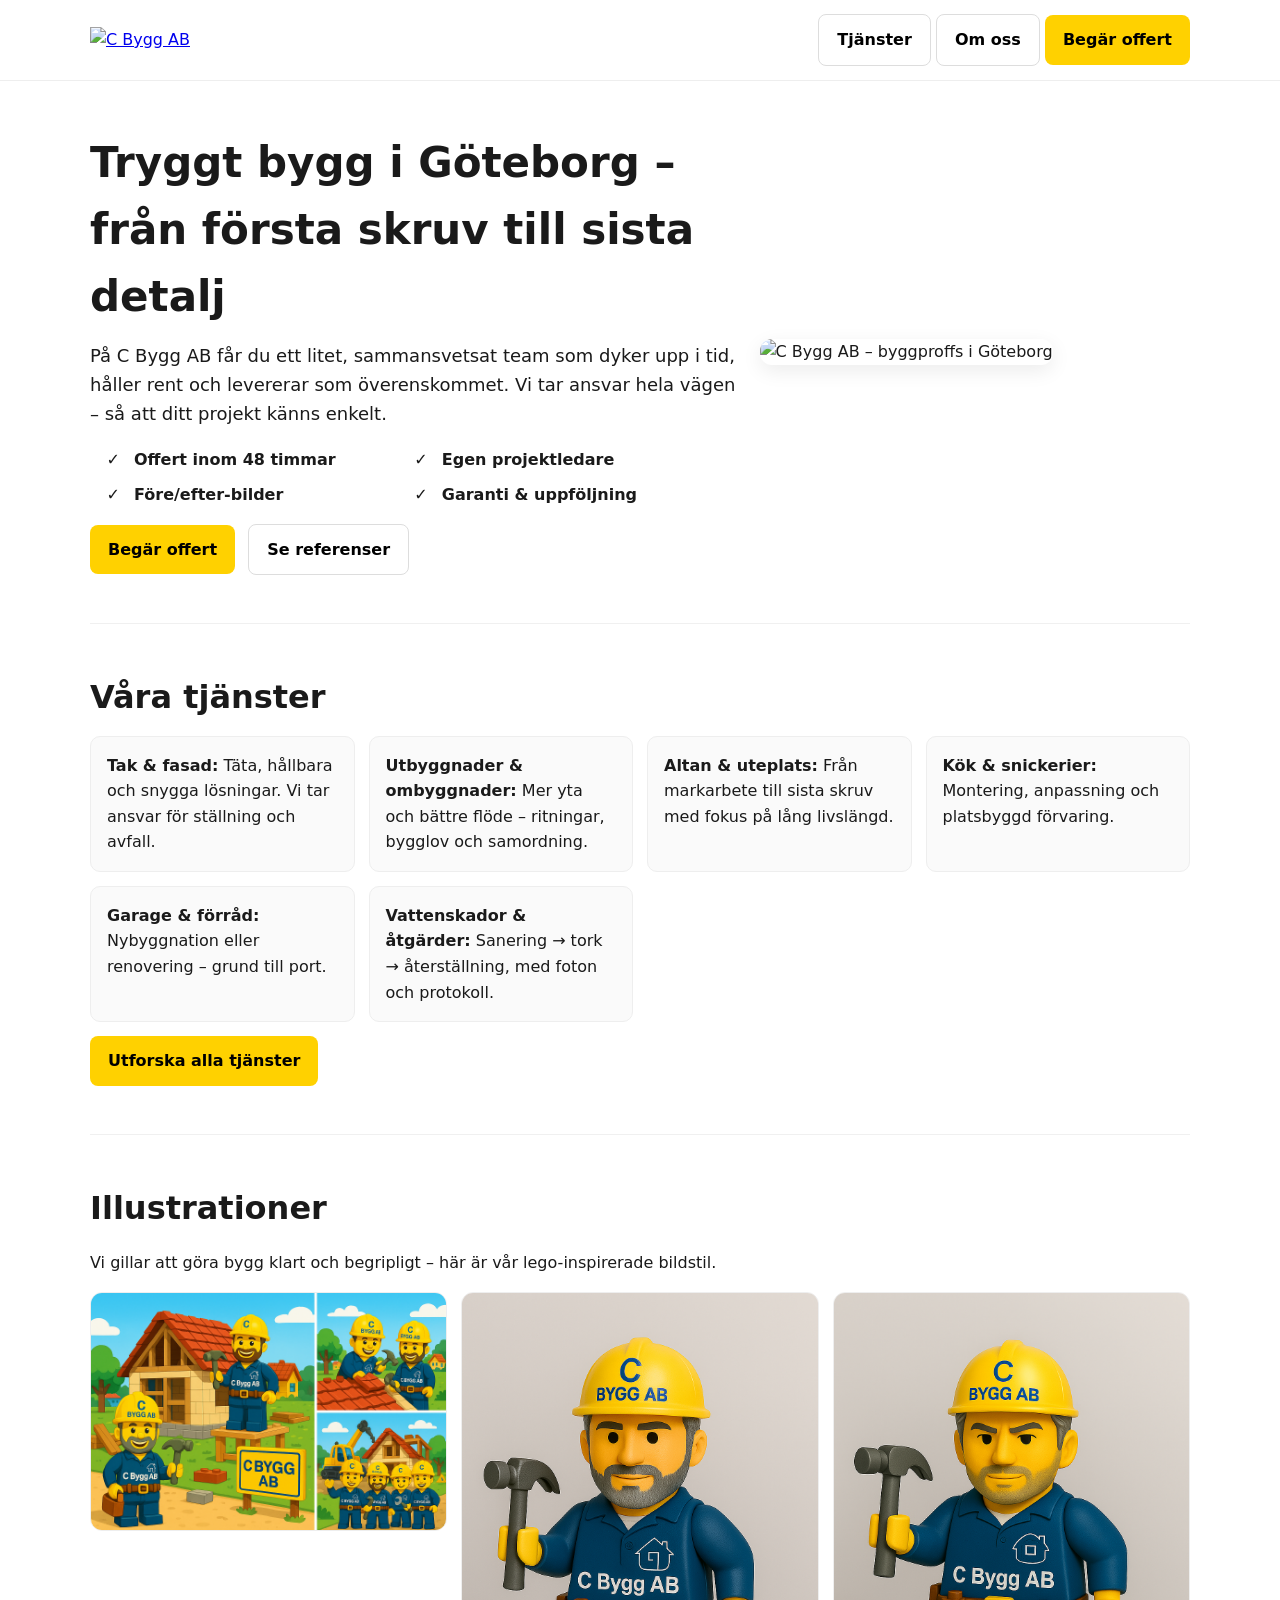
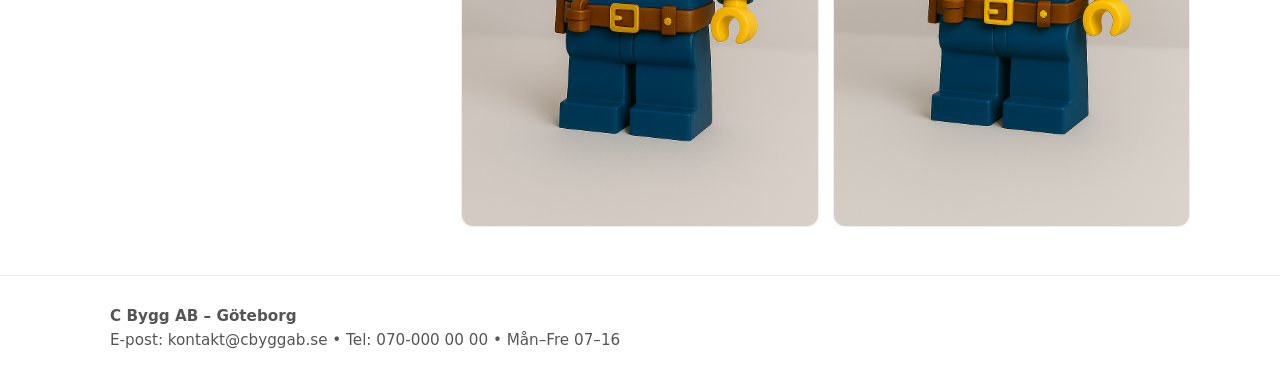
==== index.html @ 85b6e040 "Fix DOCTYPE error" ====
<!DOCTYPE html>
<html lang="sv">
<head>
  <meta charset="utf-8" />
  <meta name="viewport" content="width=device-width, initial-scale=1" />
  <title>C Bygg AB – Tryggt bygg i Göteborg</title>
  <link rel="stylesheet" href="css/styles.css" />
  <meta name="description" content="C Bygg AB – litet, pålitligt byggteam i Göteborg. Offert inom 48 timmar. Tak, utbyggnader, altan, kök, garage och vattenskador." />
</head>
<body>
  <header>
    <div class="container nav">
      <a href="/" class="nav-logo" aria-label="C Bygg AB">
        <img src="assets/loggakloss.png" alt="C Bygg AB" />
      </a>
      <nav>
        <a class="btn secondary" href="services.html">Tjänster</a>
        <a class="btn secondary" href="about.html">Om oss</a>
        <a class="btn" href="offert.html">Begär offert</a>
      </nav>
    </div>
  </header>

  <main>
    <section class="hero container">
      <div>
        <h1>Tryggt bygg i Göteborg – från första skruv till sista detalj</h1>
        <p class="lead">På C Bygg AB får du ett litet, sammansvetsat team som dyker upp i tid, håller rent och levererar som överenskommet. Vi tar ansvar hela vägen – så att ditt projekt känns enkelt.</p>
        <ul class="usp">
          <li><strong>Offert inom 48 timmar</strong></li>
          <li><strong>Egen projektledare</strong></li>
          <li><strong>Före/efter-bilder</strong></li>
          <li><strong>Garanti & uppföljning</strong></li>
        </ul>
        <div style="margin-top:16px">
          <a class="btn" href="offert.html">Begär offert</a>
          <a class="btn secondary" href="references.html" style="margin-left:8px">Se referenser</a>
        </div>
      </div>
      <div>
        <img src="assets/loggaman.png" alt="C Bygg AB – byggproffs i Göteborg" class="hero-figure" loading="lazy">
      </div>
    </section>

    <section class="section container">
      <h2>Våra tjänster</h2>
      <ul class="service-list">
        <li><strong>Tak & fasad:</strong> Täta, hållbara och snygga lösningar. Vi tar ansvar för ställning och avfall.</li>
        <li><strong>Utbyggnader & ombyggnader:</strong> Mer yta och bättre flöde – ritningar, bygglov och samordning.</li>
        <li><strong>Altan & uteplats:</strong> Från markarbete till sista skruv med fokus på lång livslängd.</li>
        <li><strong>Kök & snickerier:</strong> Montering, anpassning och platsbyggd förvaring.</li>
        <li><strong>Garage & förråd:</strong> Nybyggnation eller renovering – grund till port.</li>
        <li><strong>Vattenskador & åtgärder:</strong> Sanering → tork → återställning, med foton och protokoll.</li>
      </ul>
      <div style="margin-top:14px">
        <a class="btn" href="services.html">Utforska alla tjänster</a>
      </div>
    </section>

    <section class="section container">
      <h2>Illustrationer</h2>
      <p>Vi gillar att göra bygg klart och begripligt – här är vår lego-inspirerade bildstil.</p>
      <div class="illustrations">
        <img src="assets/F4BCB012-87CF-4222-B56B-50F2D489FC41.png" alt="C Bygg AB illustration" loading="lazy"/><img src="assets/A_LEGO_minifigure_resembling_a_construction_worker.png" alt="C Bygg AB illustration" loading="lazy"/><img src="assets/A_LEGO_minifigure_of_a_construction_worker_represe.png" alt="C Bygg AB illustration" loading="lazy"/>
      </div>
    </section>
  </main>

  <footer class="footer">
    <div class="container">
      <strong>C Bygg AB – Göteborg</strong><br/>
      E-post: kontakt@cbyggab.se • Tel: 070-000 00 00 • Mån–Fre 07–16
    </div>
  </footer>
</body>
</html>

<!-- rebuild -->
---- css/styles.css ----
:root{
  --brand-blue:#083a6f;
  --brand-yellow:#ffd100;
  --ink:#1a1a1a;
}
*{box-sizing:border-box}
body{margin:0;font-family:system-ui,-apple-system,Segoe UI,Roboto,Helvetica,Arial,sans-serif;color:var(--ink);line-height:1.6}
.container{max-width:1100px;margin:0 auto;padding:0 20px}
header{position:sticky;top:0;background:#fff;border-bottom:1px solid #eee;z-index:10}
.nav{display:flex;align-items:center;justify-content:space-between;padding:14px 0}
.nav-logo img{height:36px}
.btn{display:inline-block;padding:12px 18px;border-radius:8px;border:none;background:var(--brand-yellow);color:#000;font-weight:700;text-decoration:none}
.btn.secondary{background:#fff;border:1px solid #ddd}
.hero{display:grid;grid-template-columns:1.2fr 0.8fr;gap:24px;align-items:center;padding:48px 0}
.hero h1{font-size:clamp(28px,4vw,42px);margin:0 0 12px}
.hero p.lead{font-size:1.125rem;margin:0 0 18px}
.hero-figure{width:100%;height:auto;border-radius:12px;box-shadow:0 6px 20px rgba(0,0,0,.08)}
.usp{display:grid;grid-template-columns:repeat(2,minmax(0,1fr));gap:10px;margin-top:14px}
.usp li{list-style:"✓  ";padding-left:4px}
.section{padding:48px 0;border-top:1px solid #f0f0f0}
.section h2{font-size:clamp(22px,3vw,32px);margin:0 0 12px}
.service-list{display:grid;grid-template-columns:repeat(auto-fit,minmax(240px,1fr));gap:14px;padding:0;margin:0}
.service-list li{list-style:none;background:#fafafa;border:1px solid #eee;padding:16px;border-radius:10px}
.illustrations{display:grid;grid-template-columns:repeat(auto-fit,minmax(260px,1fr));gap:14px}
.illustrations img{width:100%;height:auto;border-radius:12px;border:1px solid #eee}
.footer{padding:28px 0;border-top:1px solid #eee;font-size:.95rem;color:#555}
@media (max-width:860px){.hero{grid-template-columns:1fr}.usp{grid-template-columns:1fr}}
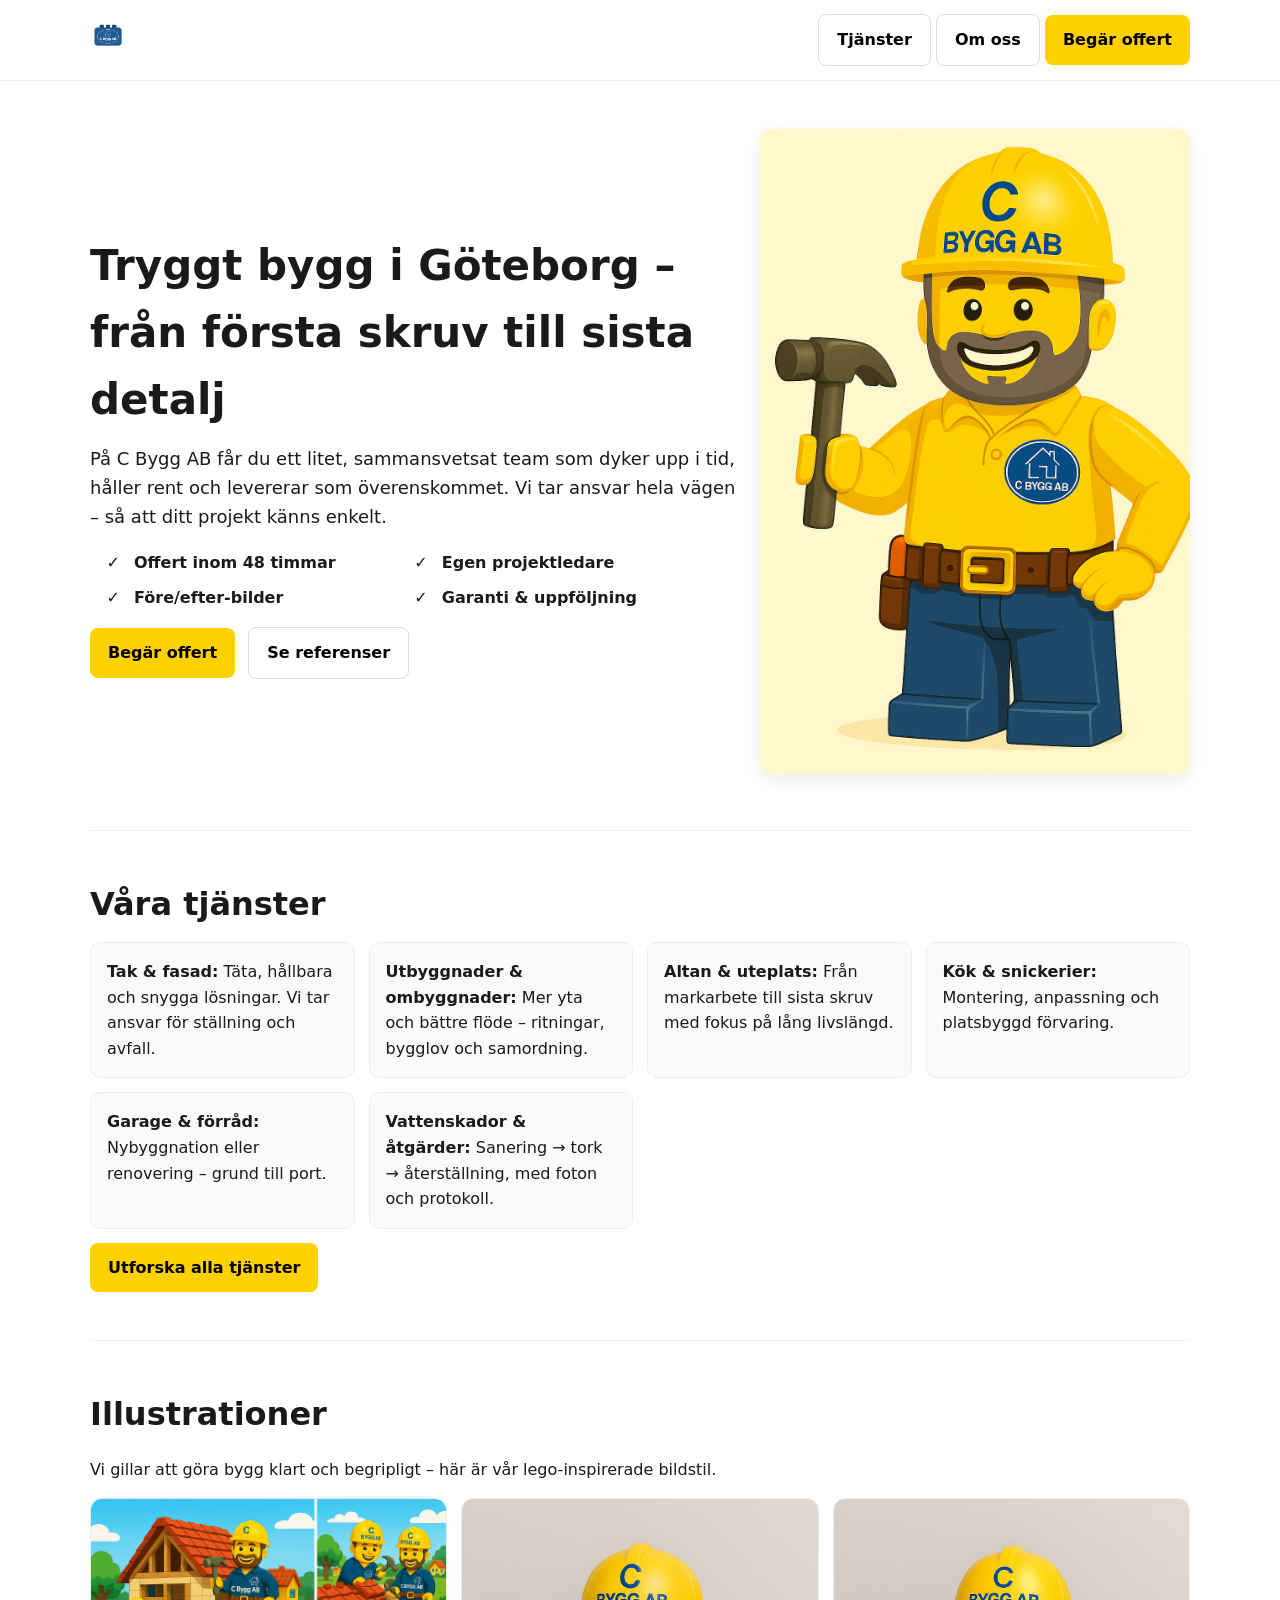
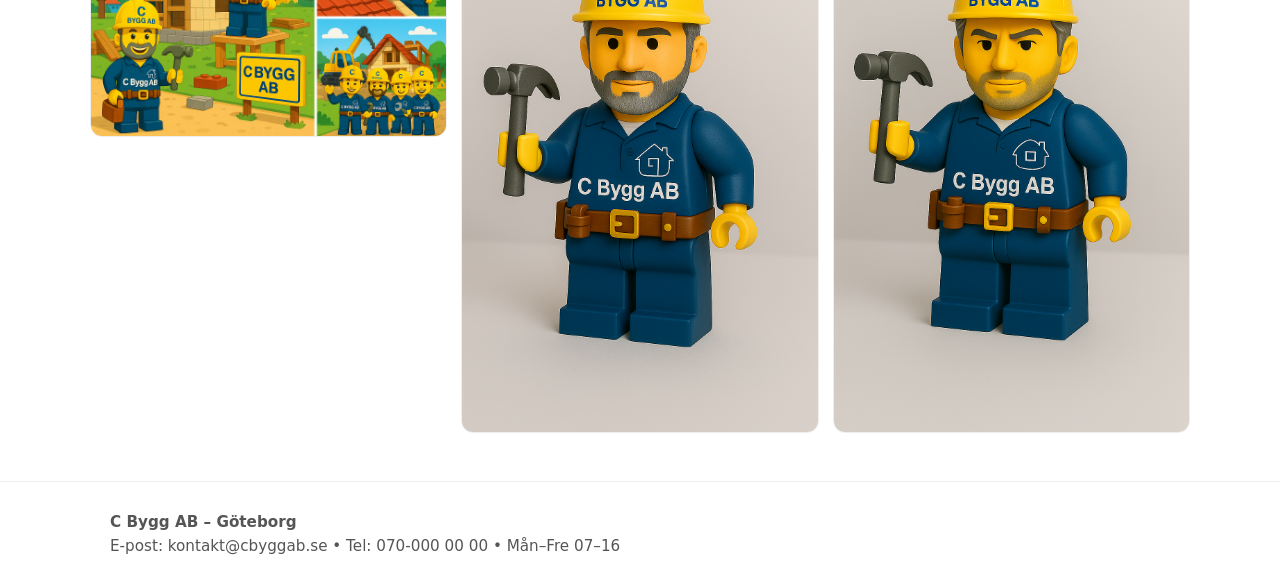
==== commit 4174c1c7: "Replace images in index.html with updated versions" ====
--- a/index.html
+++ b/index.html
@@ -10,8 +10,8 @@
 <body>
   <header>
     <div class="container nav">
-      <a href="/" class="nav-logo" aria-label="C Bygg AB">
-        <img src="assets/loggakloss.png" alt="C Bygg AB" />
+<a href="./" class="nav-logo" aria-label="C Bygg AB">
+        <img src="assets/loggakloss2.png" alt="C Bygg AB" />
       </a>
       <nav>
         <a class="btn secondary" href="services.html">Tjänster</a>
@@ -38,7 +38,7 @@
         </div>
       </div>
       <div>
-        <img src="assets/loggaman.png" alt="C Bygg AB – byggproffs i Göteborg" class="hero-figure" loading="lazy">
+        <img src="assets/loggaman2.png" alt="C Bygg AB – byggproffs i Göteborg" class="hero-figure" loading="lazy">
       </div>
     </section>
 
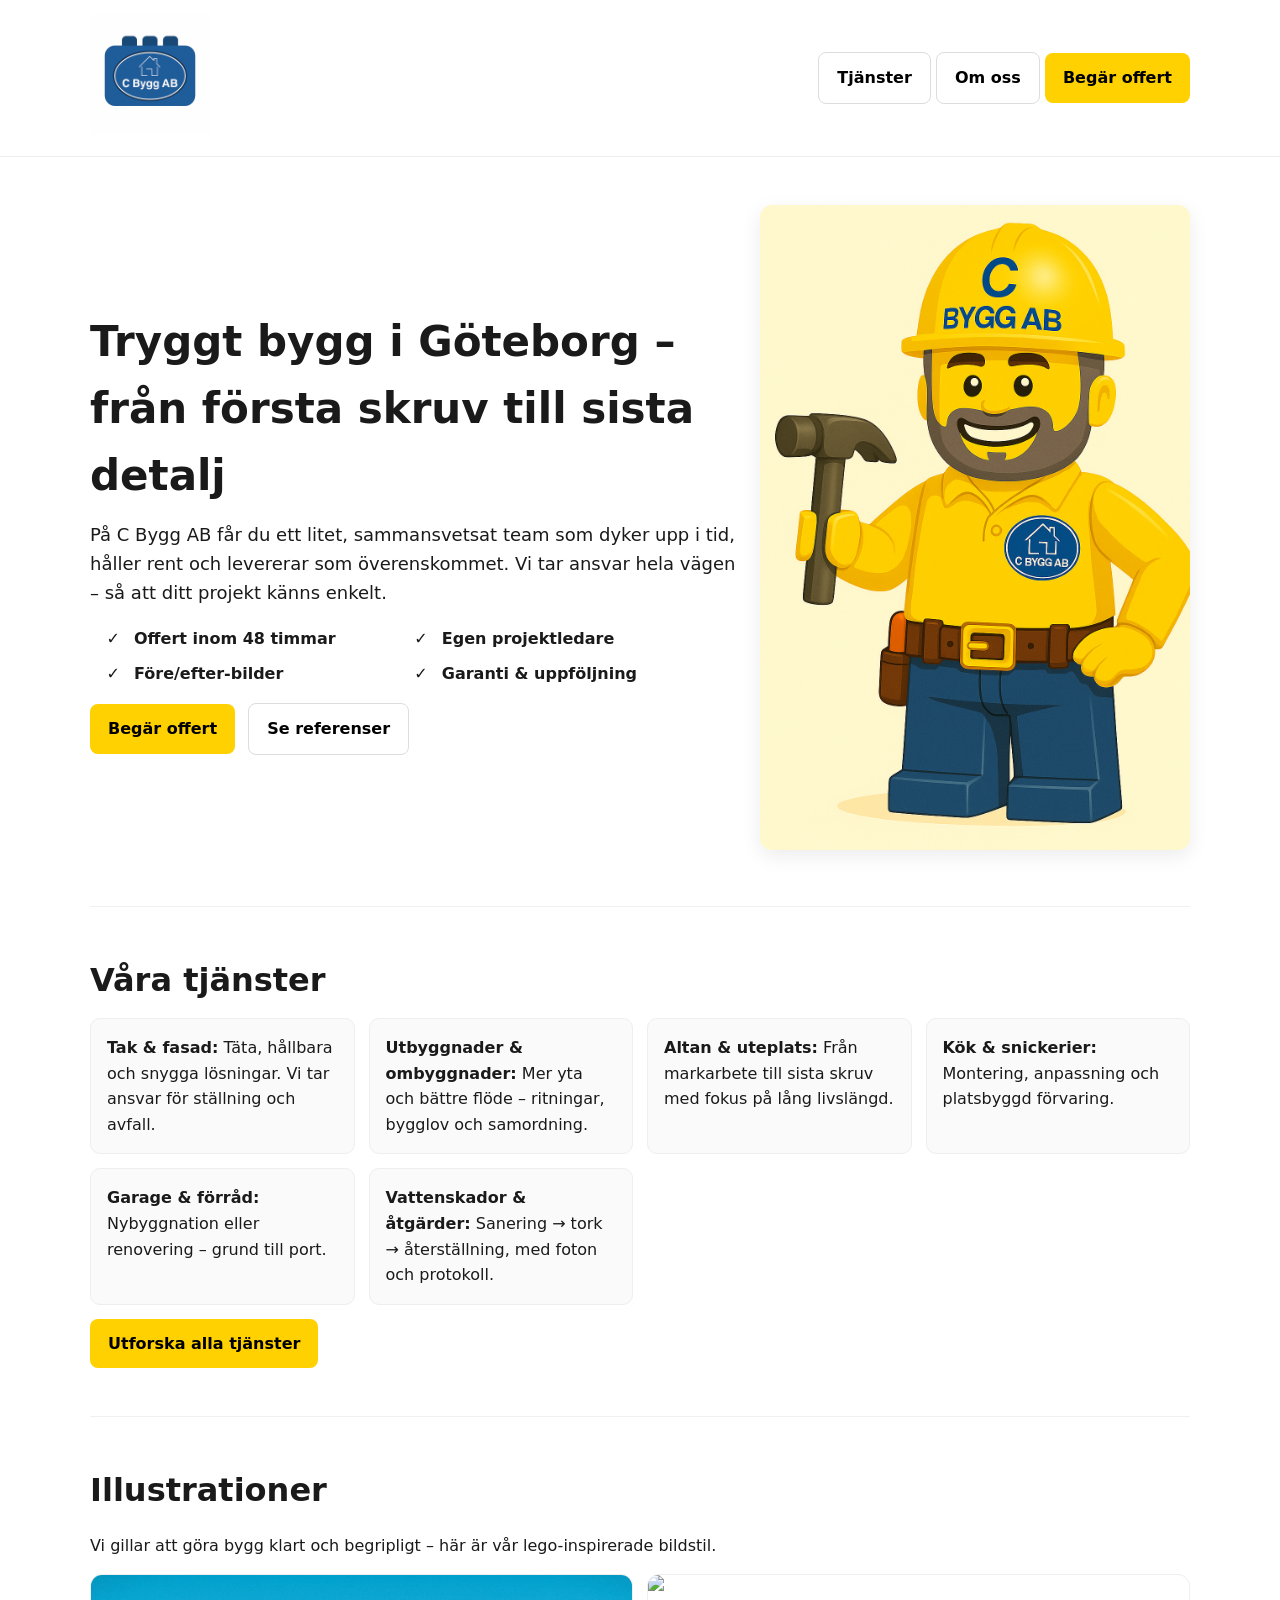
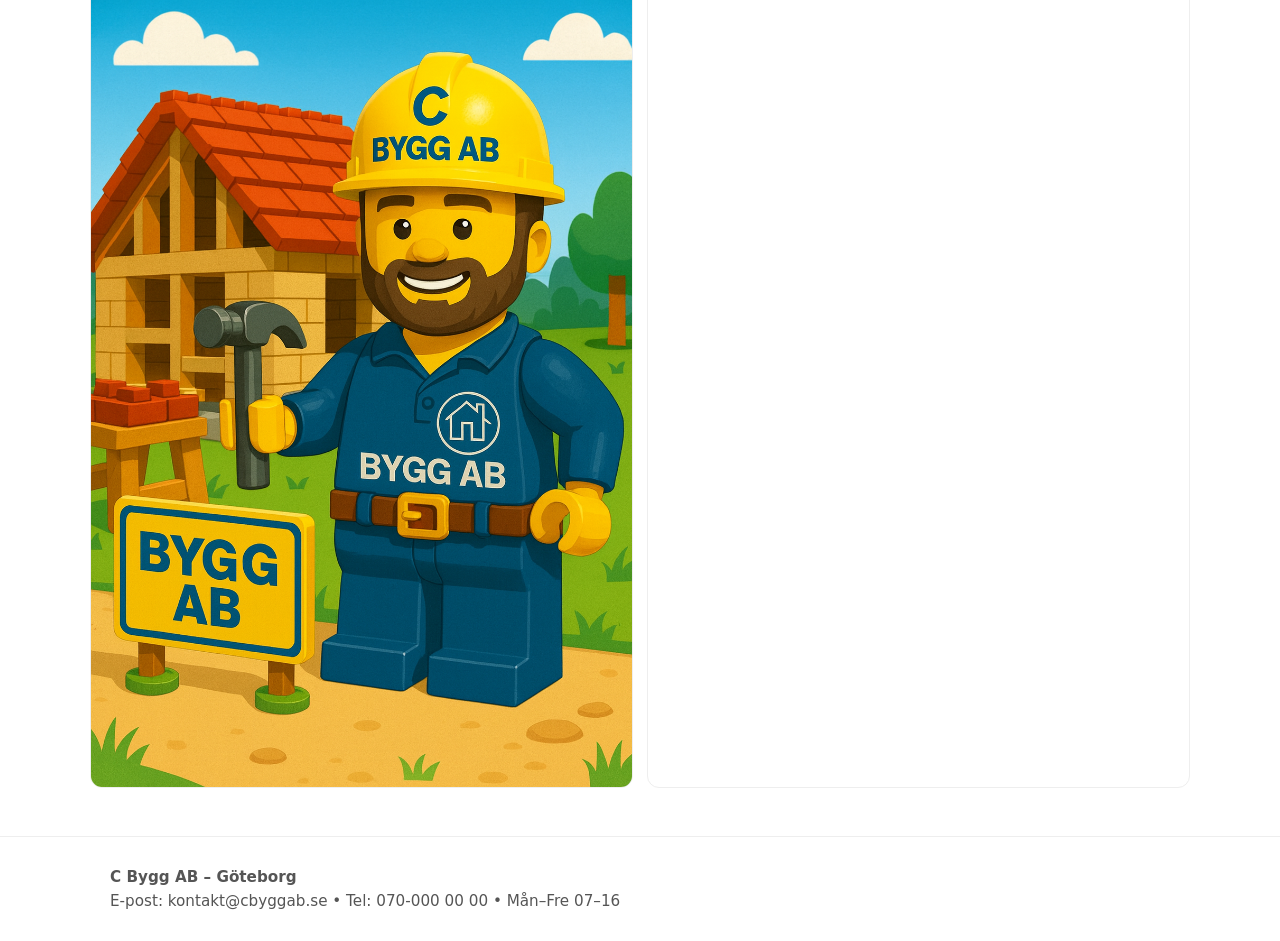
==== commit 53fb036a: "Update image sources in index.html" ====
--- a/index.html
+++ b/index.html
@@ -61,7 +61,7 @@
       <h2>Illustrationer</h2>
       <p>Vi gillar att göra bygg klart och begripligt – här är vår lego-inspirerade bildstil.</p>
       <div class="illustrations">
-        <img src="assets/F4BCB012-87CF-4222-B56B-50F2D489FC41.png" alt="C Bygg AB illustration" loading="lazy"/><img src="assets/A_LEGO_minifigure_resembling_a_construction_worker.png" alt="C Bygg AB illustration" loading="lazy"/><img src="assets/A_LEGO_minifigure_of_a_construction_worker_represe.png" alt="C Bygg AB illustration" loading="lazy"/>
+        <img src="assets/utemiljo.PNG" alt="C Bygg AB illustration" loading="lazy"/><img src="assets/utemiljo.png"
       </div>
     </section>
   </main>
--- a/css/styles.css
+++ b/css/styles.css
@@ -9,7 +9,10 @@
 .container{max-width:1100px;margin:0 auto;padding:0 20px}
 header{position:sticky;top:0;background:#fff;border-bottom:1px solid #eee;z-index:10}
 .nav{display:flex;align-items:center;justify-content:space-between;padding:14px 0}
-.nav-logo img{height:36px}
+.nav-logo img {
+  height: 120px;
+  width: auto;
+}
 .btn{display:inline-block;padding:12px 18px;border-radius:8px;border:none;background:var(--brand-yellow);color:#000;font-weight:700;text-decoration:none}
 .btn.secondary{background:#fff;border:1px solid #ddd}
 .hero{display:grid;grid-template-columns:1.2fr 0.8fr;gap:24px;align-items:center;padding:48px 0}
@@ -26,3 +29,8 @@
 .illustrations img{width:100%;height:auto;border-radius:12px;border:1px solid #eee}
 .footer{padding:28px 0;border-top:1px solid #eee;font-size:.95rem;color:#555}
 @media (max-width:860px){.hero{grid-template-columns:1fr}.usp{grid-template-columns:1fr}}
+@media (max-width: 768px) {
+  .nav-logo img {
+    height: 90px;
+  }
+}
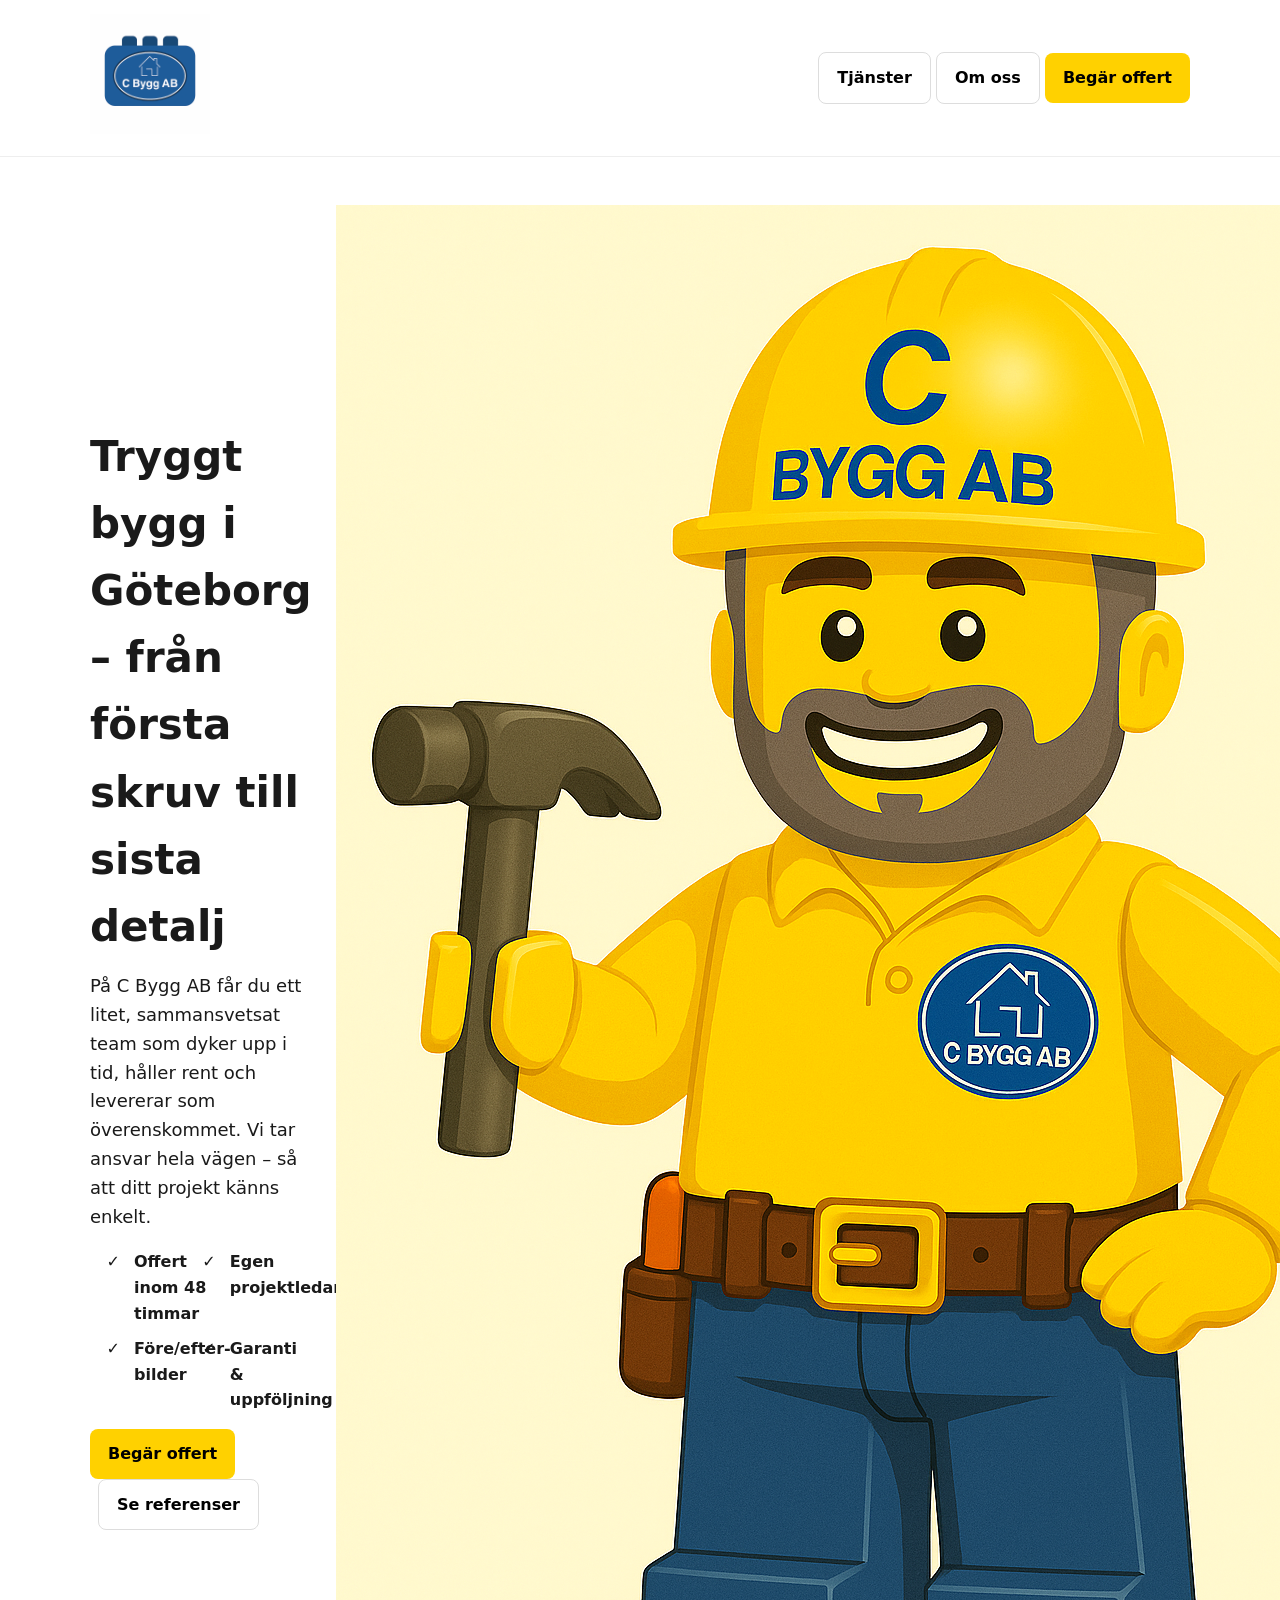
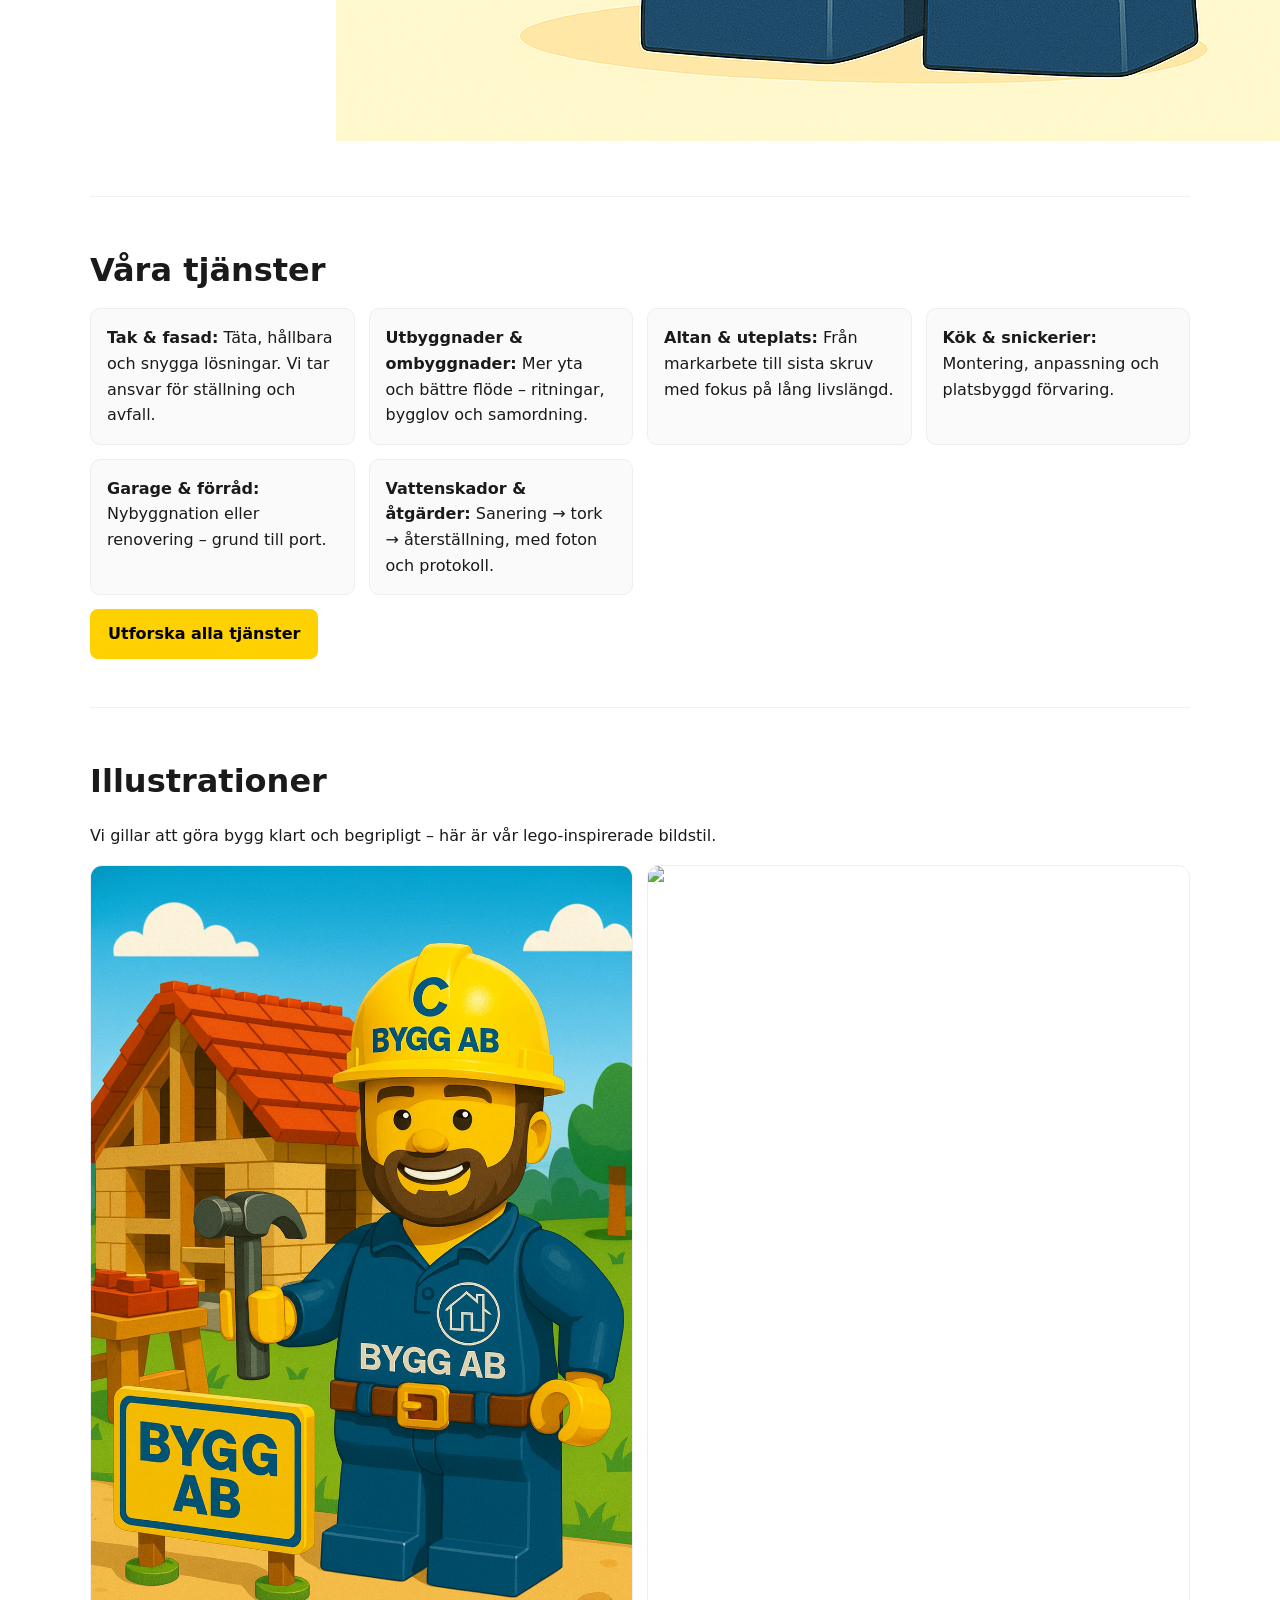
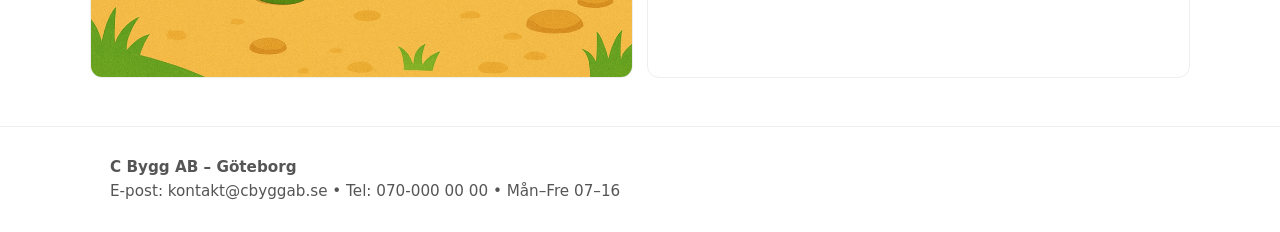
==== commit 61d27f0d: "Fix img tag formatting in index.html" ====
--- a/index.html
+++ b/index.html
@@ -38,7 +38,7 @@
         </div>
       </div>
       <div>
-        <img src="assets/loggaman2.png" alt="C Bygg AB – byggproffs i Göteborg" class="hero-figure" loading="lazy">
+        <img src="assets/loggaman2.png" alt="C Bygg AB – byggproffs i Göteborg"
       </div>
     </section>
 
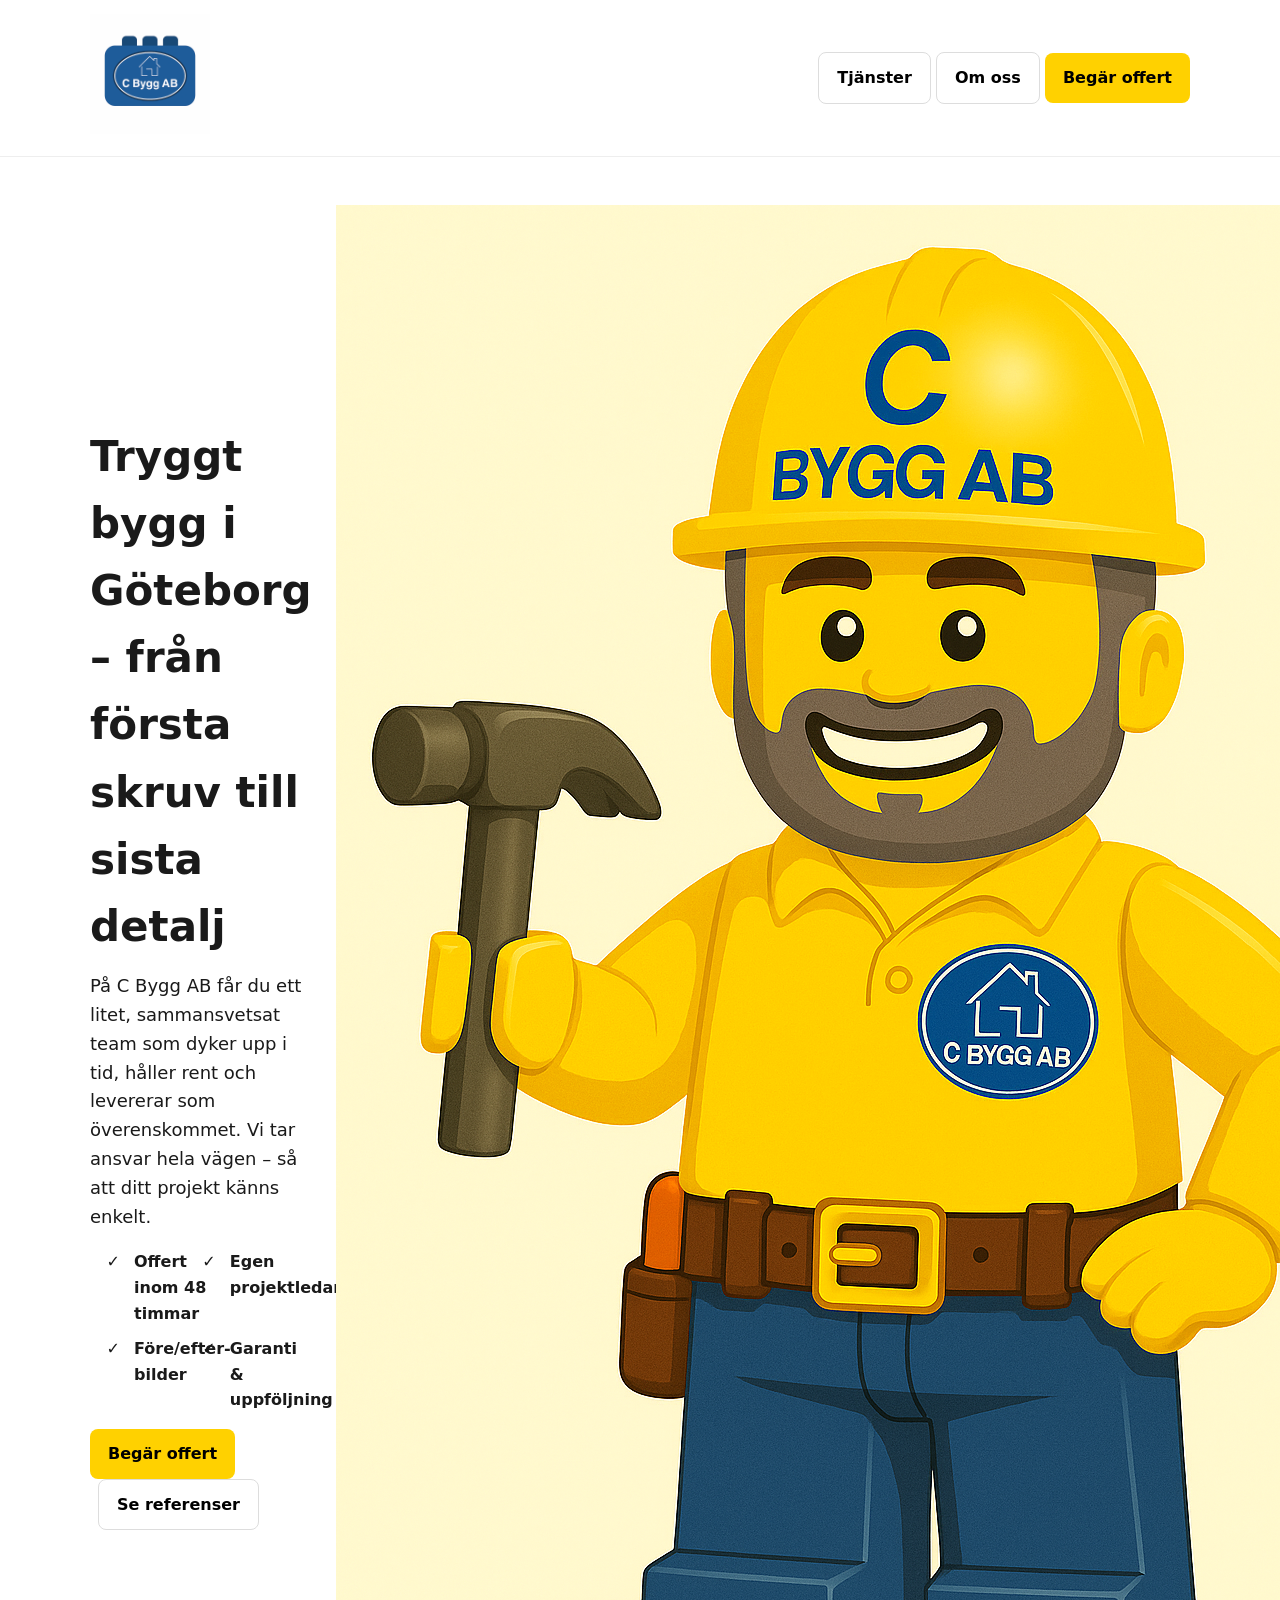
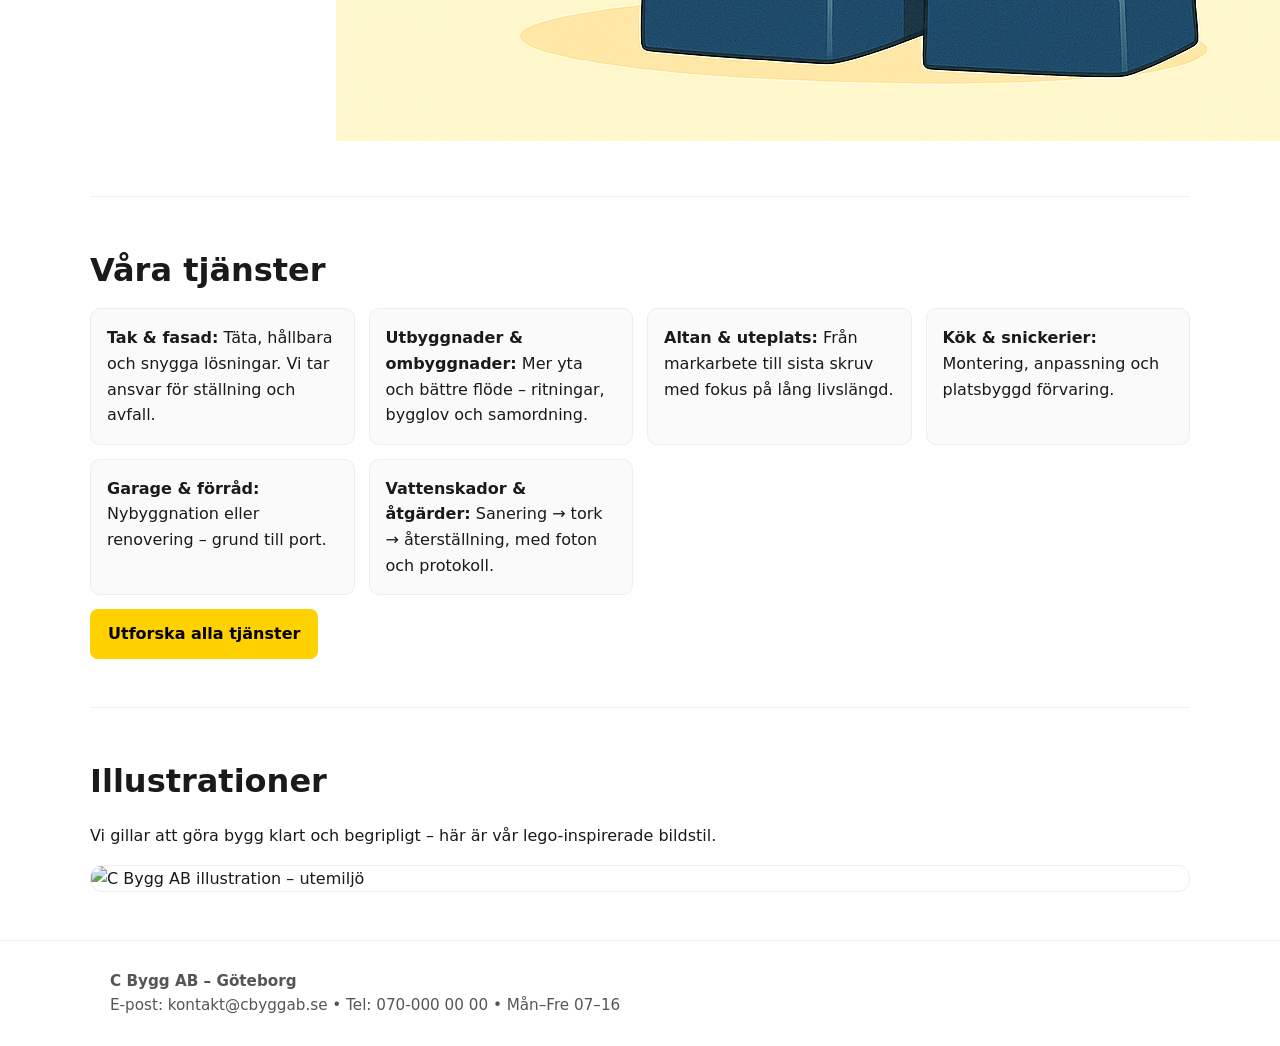
==== commit 616221ee: "Fix image source for utemiljö illustration" ====
--- a/index.html
+++ b/index.html
@@ -61,7 +61,7 @@
       <h2>Illustrationer</h2>
       <p>Vi gillar att göra bygg klart och begripligt – här är vår lego-inspirerade bildstil.</p>
       <div class="illustrations">
-        <img src="assets/utemiljo.PNG" alt="C Bygg AB illustration" loading="lazy"/><img src="assets/utemiljo.png"
+<img src="assets/utemiljo.png" alt="C Bygg AB illustration – utemiljö" loading="lazy" />
       </div>
     </section>
   </main>
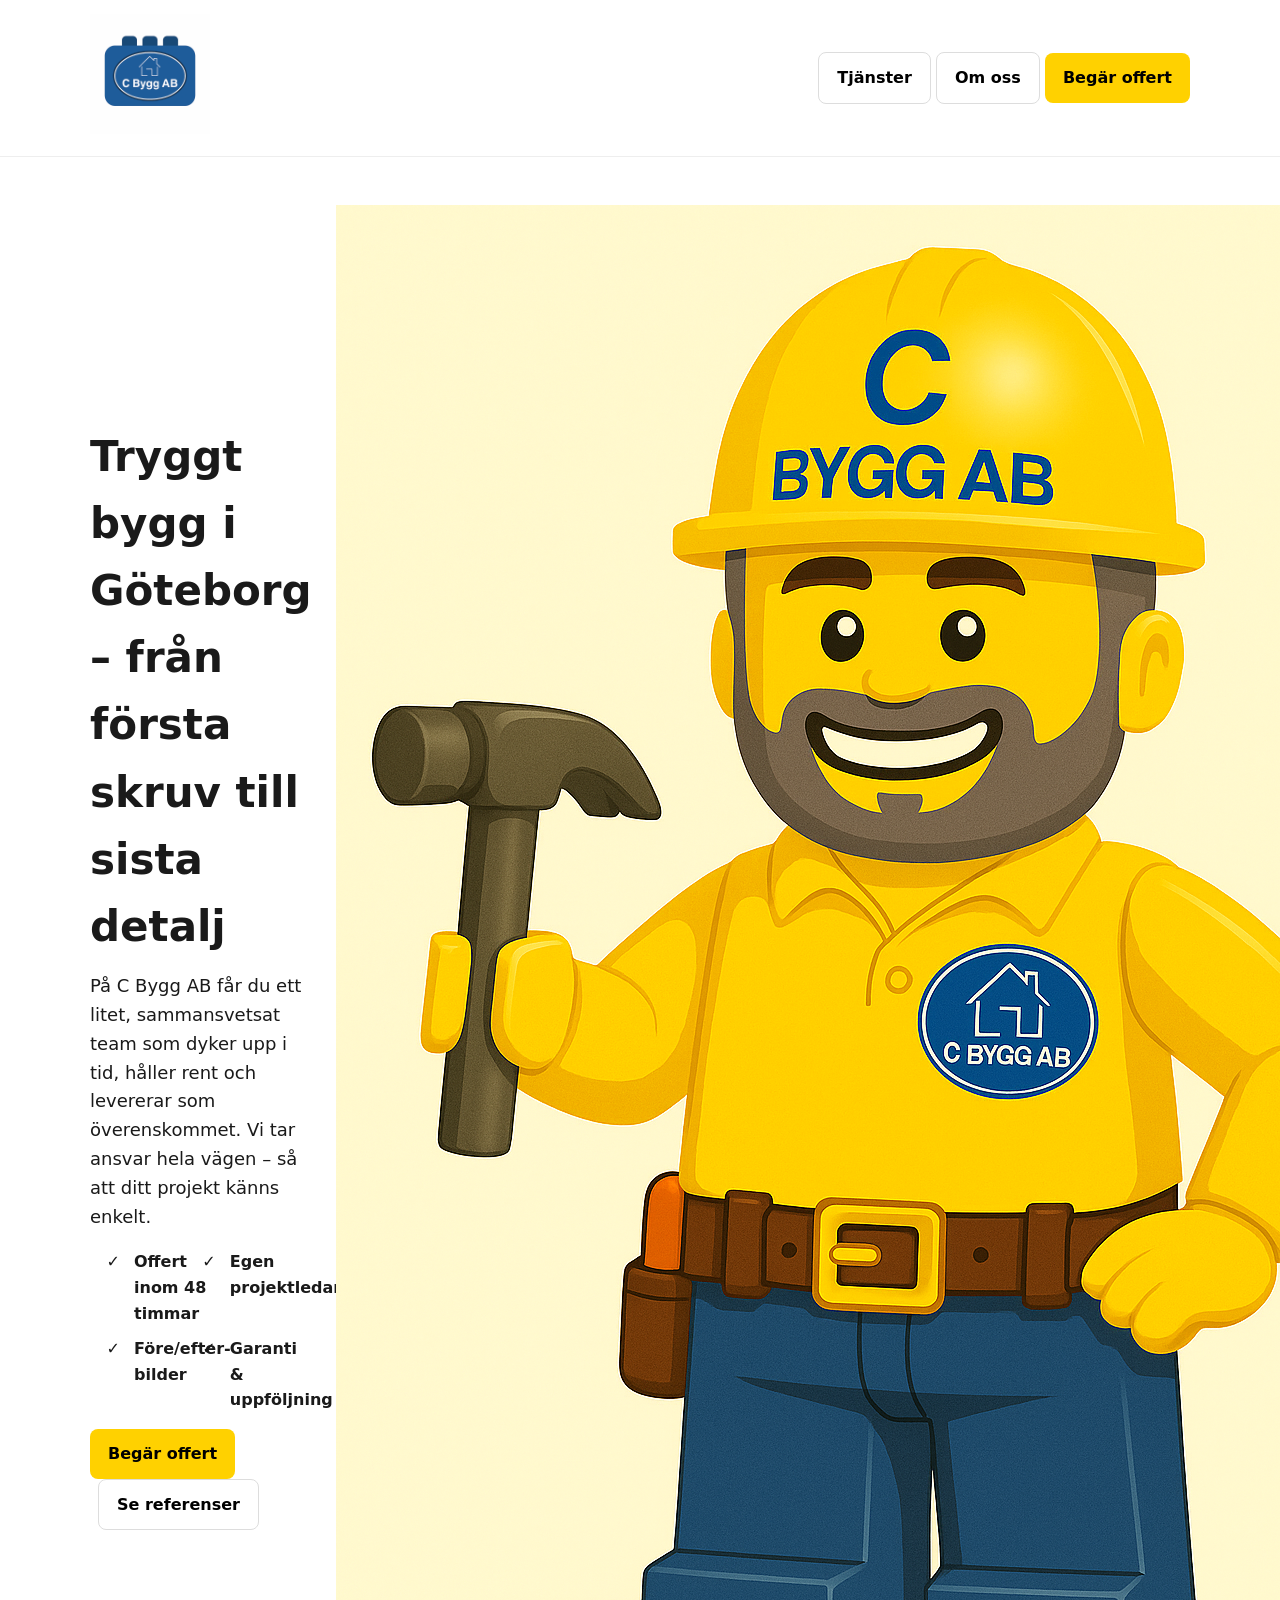
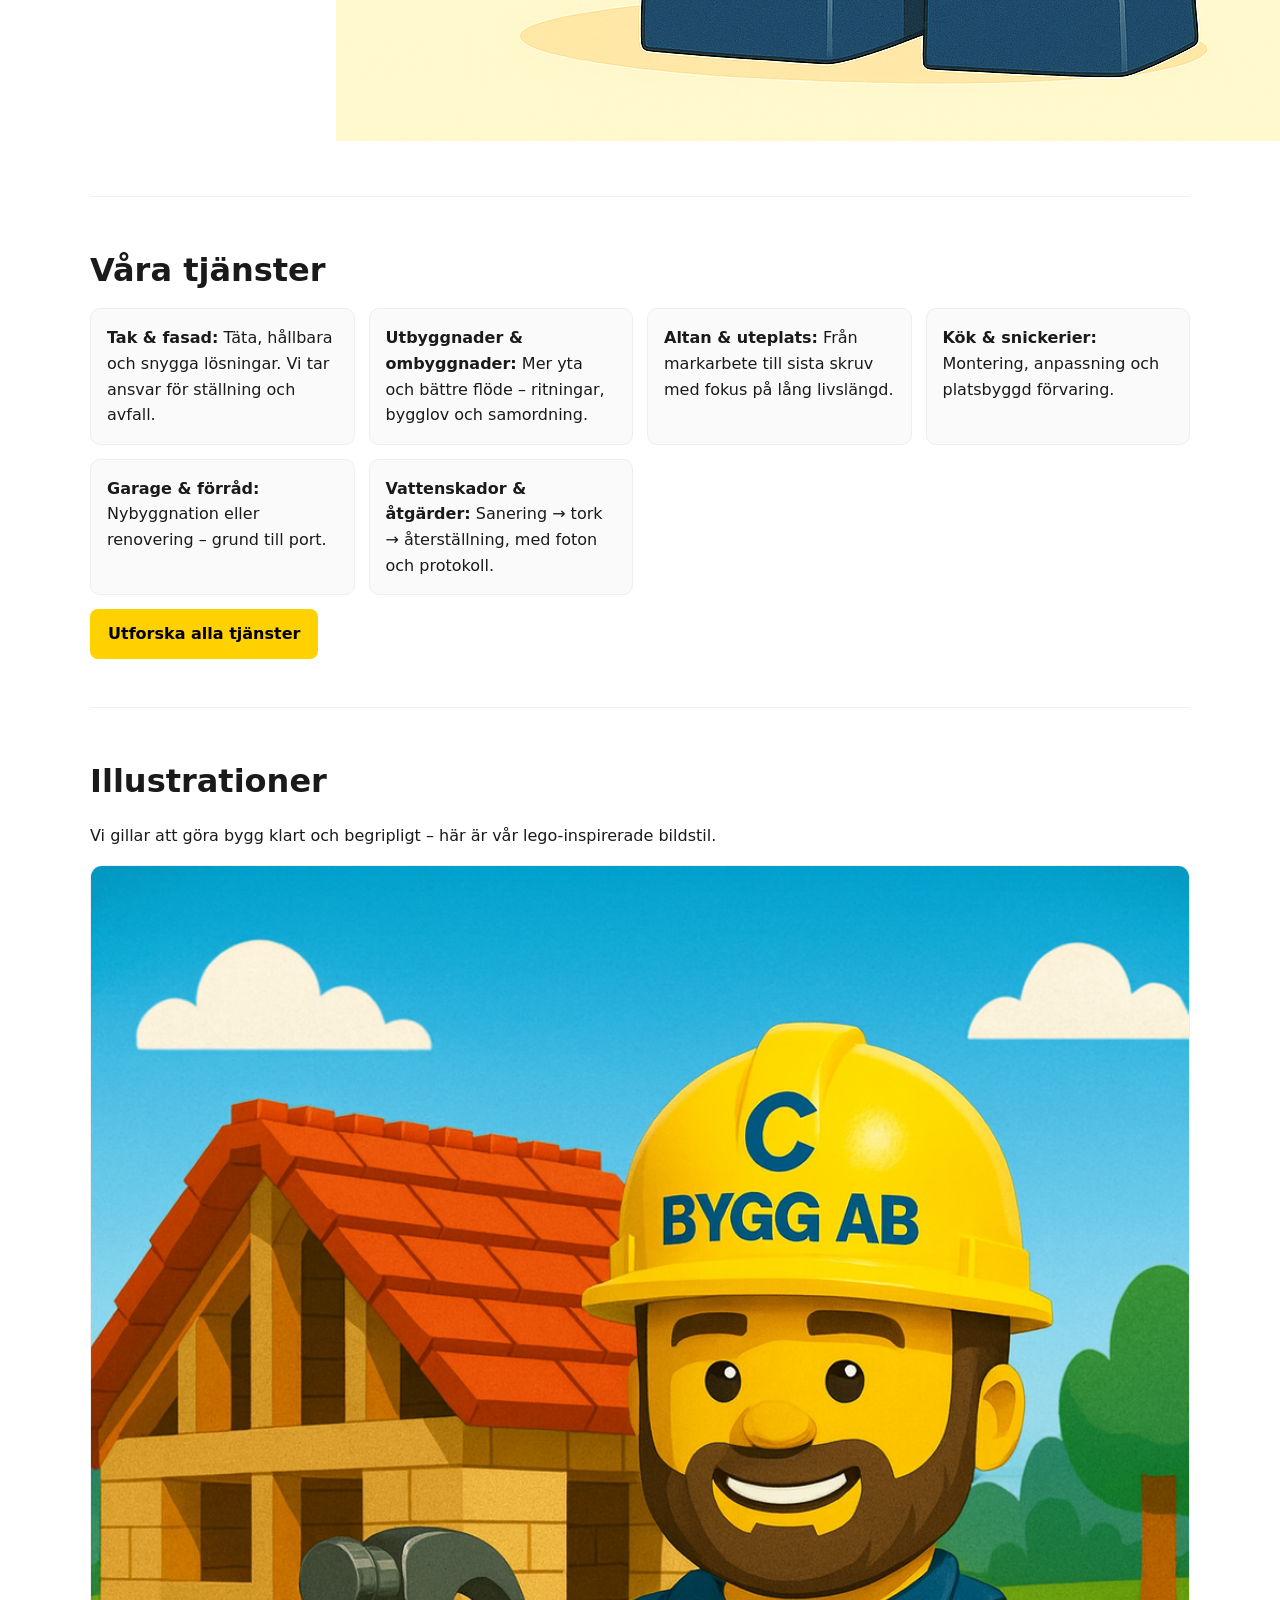
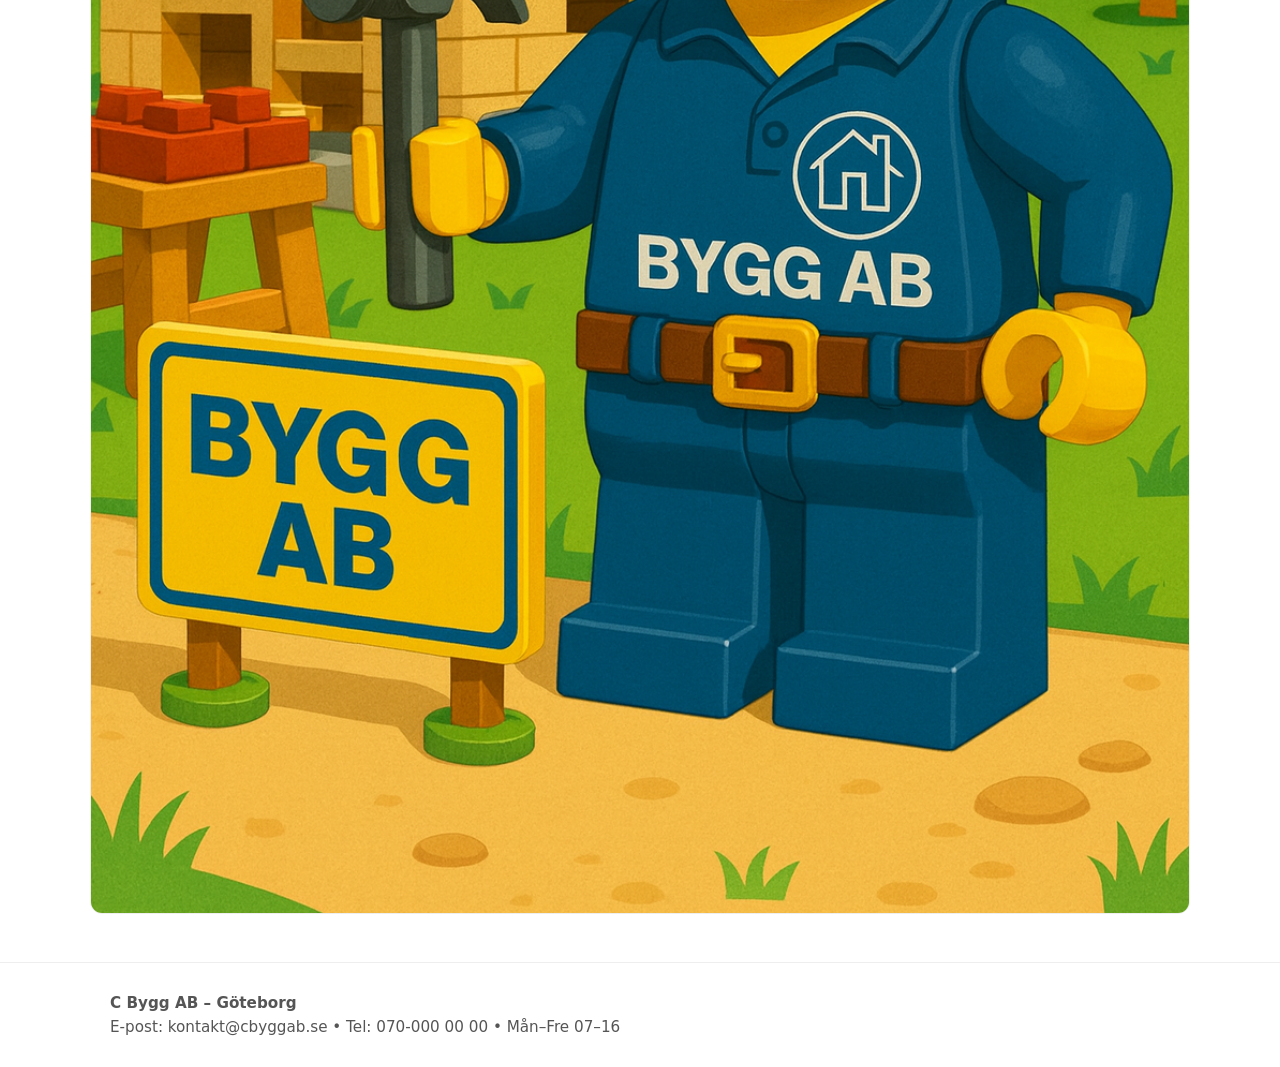
==== commit 1be2dd66: "Fix image file extension from .png to .PNG" ====
--- a/index.html
+++ b/index.html
@@ -61,7 +61,7 @@
       <h2>Illustrationer</h2>
       <p>Vi gillar att göra bygg klart och begripligt – här är vår lego-inspirerade bildstil.</p>
       <div class="illustrations">
-<img src="assets/utemiljo.png" alt="C Bygg AB illustration – utemiljö" loading="lazy" />
+<img src="assets/utemiljo.PNG" alt="C Bygg AB illustration – utemiljö" loading="lazy" />
       </div>
     </section>
   </main>
